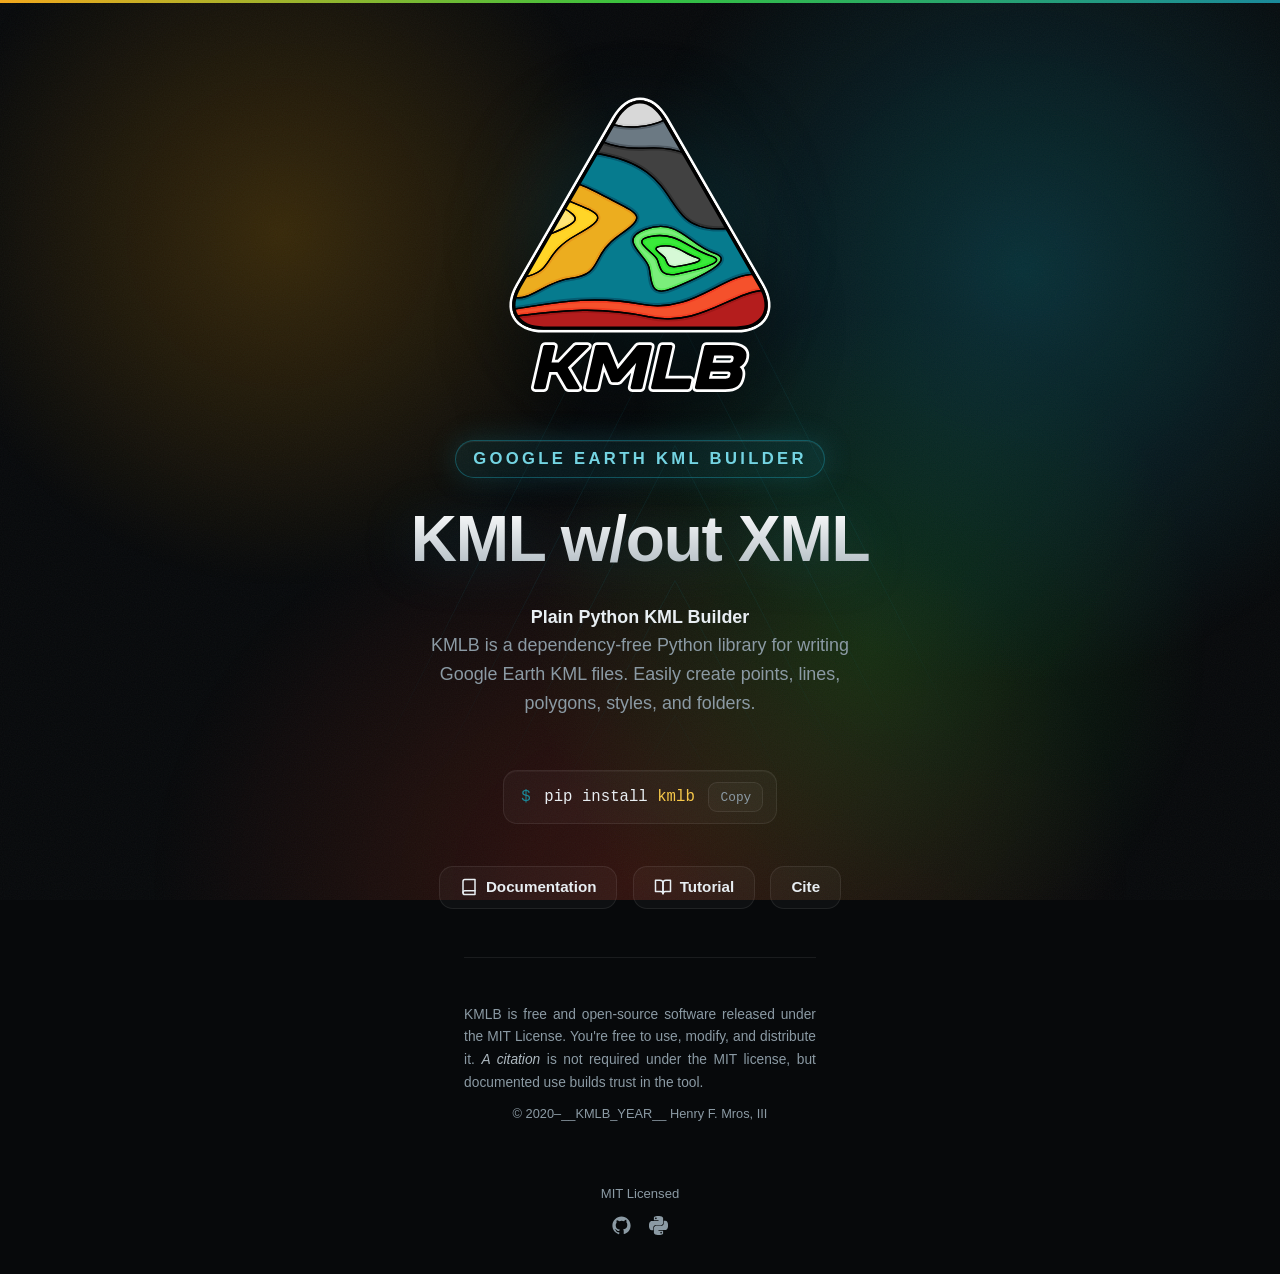
==== kmlb-docs/index.html @ ec20ba29 "Relaunch: full rewrite (v 0.1.0)" ====
<!DOCTYPE html>
<html lang="en">
<head>
<meta charset="UTF-8" />
<meta name="viewport" content="width=device-width, initial-scale=1.0" />
<title>KMLB &middot; Python KML builder for Google Earth</title>
<meta name="description" content="Build Google Earth KML files in plain Python. KMLB is a dependency-free library for points, lines, polygons, styles, folders." />
<link rel="icon" type="image/svg+xml" href="docs/stylesheets/kmlb-mark.svg" />

<!-- SEO: canonical, crawl, authorship -->
<link rel="canonical" href="https://kmlb.dev/" />
<meta name="author" content="Henry F. Mros, III" />
<meta name="robots" content="index, follow, max-image-preview:large" />
<meta name="theme-color" content="#0d1216" />

<!-- Open Graph (link previews) -->
<meta property="og:type" content="website" />
<meta property="og:site_name" content="KMLB" />
<meta property="og:title" content="KMLB · Plain Python KML builder for Google Earth" />
<meta property="og:description" content="Build Google Earth KML files in plain Python. A dependency-free library for points, lines, polygons, styles, and folders." />
<meta property="og:url" content="https://kmlb.dev/" />
<meta property="og:image" content="https://kmlb.dev/docs/assets/img/social-card.jpg" />
<meta property="og:image:width" content="1200" />
<meta property="og:image:height" content="630" />
<meta property="og:image:alt" content="KMLB logo over 3D building footprints in Google Earth." />

<!-- Twitter / X card -->
<meta name="twitter:card" content="summary_large_image" />
<meta name="twitter:title" content="KMLB · Plain Python KML builder for Google Earth" />
<meta name="twitter:description" content="Build Google Earth KML files in plain Python, with no XML." />
<meta name="twitter:image" content="https://kmlb.dev/docs/assets/img/social-card.jpg" />

<!-- Structured data: search engines read this as software -->
<script type="application/ld+json">
{
  "@context": "https://schema.org",
  "@type": "SoftwareApplication",
  "name": "KMLB",
  "alternateName": "Python KML builder",
  "description": "Build Google Earth KML files in plain Python. A dependency-free library for points, lines, polygons, styles, folders, and 3D.",
  "applicationCategory": "DeveloperApplication",
  "operatingSystem": "Cross-platform (Python 3.9+)",
  "programmingLanguage": "Python",
  "softwareVersion": "__KMLB_VERSION__",
  "url": "https://kmlb.dev/",
  "downloadUrl": "https://pypi.org/project/kmlb/",
  "codeRepository": "https://github.com/HFM3/kmlb",
  "license": "https://opensource.org/licenses/MIT",
  "author": { "@type": "Person", "name": "Henry F. Mros, III" },
  "offers": { "@type": "Offer", "price": "0", "priceCurrency": "USD" }
}
</script>
<style>
  :root {
    /* Palette pulled straight from the KMLB topographic mark */
    --teal:        #1b8a9b;
    --teal-deep:   #0f5f6b;
    --amber:       #f2a81d;
    --amber-light: #f6c84a;
    --green:       #36c23f;
    --green-light: #b9f0a3;
    --red:         #e8472a;
    --snow:        #dfe4e8;

    --ink:    #07090b;
    --ink-2:  #0d1216;
    --ink-3:  #131a20;
    --line:   rgba(255,255,255,0.08);
    --text:   #e8eef2;
    --muted:  #8b9aa4;

    --radius: 14px;
    --maxw:   720px;
  }

  * { box-sizing: border-box; }

  html, body { height: 100%; }

  body {
    margin: 0;
    background: var(--ink);
    color: var(--text);
    font-family: "IBM Plex Sans", -apple-system, BlinkMacSystemFont, "Segoe UI", Roboto, Helvetica, Arial, sans-serif;
    -webkit-font-smoothing: antialiased;
    text-rendering: optimizeLegibility;
    overflow-x: hidden;
    position: relative;
    min-height: 100vh;
    min-height: 100dvh;
    display: flex;
    flex-direction: column;
  }

  /* ---- Layered background -------------------------------------------- */

  /* Soft colored glows echoing the logo's regions */
  .glows {
    position: fixed;
    top: 0;
    left: 0;
    right: 0;
    height: 100vh;
    height: 100lvh;
    z-index: 0;
    pointer-events: none;
    background:
      radial-gradient(46vmax 46vmax at 22% 26%, rgba(242,168,29,0.20), transparent 60%),
      radial-gradient(52vmax 52vmax at 80% 30%, rgba(27,138,155,0.30), transparent 62%),
      radial-gradient(44vmax 44vmax at 68% 72%, rgba(54,194,63,0.18),  transparent 60%),
      radial-gradient(60vmax 50vmax at 50% 98%, rgba(232,71,42,0.18),  transparent 64%);
    filter: saturate(115%);
    animation: drift 24s ease-in-out infinite alternate;
  }

  @keyframes drift {
    from { transform: translate3d(-1.5%, -1%, 0) scale(1.02); }
    to   { transform: translate3d( 1.5%,  1%, 0) scale(1.06); }
  }

  /* Concentric topographic contour lines */
  .contours {
    position: fixed;
    top: 0;
    left: 0;
    right: 0;
    height: 100vh;
    height: 100lvh;
    z-index: 0;
    pointer-events: none;
    display: grid;
    place-items: center;
    opacity: 0.5;
    -webkit-mask-image: radial-gradient(60% 60% at 50% 45%, #000 35%, transparent 78%);
            mask-image: radial-gradient(60% 60% at 50% 45%, #000 35%, transparent 78%);
  }
  .contours svg { width: min(150vh, 150vw); height: min(150vh, 150vw); }
  .contours polygon {
    fill: none;
    stroke: var(--teal);
    stroke-width: 1;
    stroke-linejoin: round;
    vector-effect: non-scaling-stroke;
    opacity: 0.22;
  }
  .contours .ring { animation: breathe 18s ease-in-out infinite; transform-origin: 50% 52%; }

  @keyframes breathe {
    0%, 100% { transform: scale(1);    opacity: 0.55; }
    50%      { transform: scale(1.035); opacity: 0.9; }
  }

  /* Fine grain to kill banding */
  .grain {
    position: fixed; top: 0; left: 0; right: 0; height: 100vh; height: 100lvh; z-index: 1; pointer-events: none; opacity: 0.045;
    background-image: url("data:image/svg+xml,%3Csvg xmlns='http://www.w3.org/2000/svg' width='160' height='160'%3E%3Cfilter id='n'%3E%3CfeTurbulence type='fractalNoise' baseFrequency='0.85' numOctaves='2'/%3E%3C/filter%3E%3Crect width='100%25' height='100%25' filter='url(%23n)'/%3E%3C/svg%3E");
  }

  /* Top accent bar in the four logo hues */
  .topbar {
    position: fixed; top: 0; left: 0; right: 0; height: 3px; z-index: 5;
    /* Ends on the start hue (amber) so the repeated tile loops with no seam. */
    background: linear-gradient(90deg,
      var(--amber) 0%, var(--green) 25%, var(--teal) 50%, var(--red) 75%, var(--amber) 100%);
    background-size: 200% 100%;
    animation: slide 14s linear infinite;
  }
  @keyframes slide { to { background-position: 200% 0; } }

  /* ---- Content ------------------------------------------------------- */

  main {
    position: relative;
    z-index: 2;
    flex: 1;
    width: 100%;
    max-width: var(--maxw);
    margin: 0 auto;
    padding: clamp(3.2rem, 10vh, 7rem) 1.5rem 1.5rem;
    display: flex;
    flex-direction: column;
    align-items: center;
    text-align: center;
  }

  .logo-wrap {
    position: relative;
    display: inline-block;
    line-height: 0;
  }
  /* The glow lives on a static layer behind the logo, so the moving image
     never re-rasterizes an expensive blurred drop-shadow each frame. */
  .logo-wrap::after {
    content: "";
    position: absolute;
    inset: -8%;
    z-index: -1;
    border-radius: 32%;
    background: radial-gradient(closest-side, rgba(27,138,155,0.62), rgba(27,138,155,0) 72%);
    filter: blur(48px);
  }
  .logo {
    width: clamp(190px, 40vw, 280px);
    height: auto;
    display: block;
    opacity: 0;
    filter: drop-shadow(0 20px 34px rgba(0,0,0,0.55));
    /* Promote to its own compositing layer so the float is a cheap layer
       transform (no per-frame filter/raster work) -> smooth motion. */
    will-change: transform;
    backface-visibility: hidden;
    transform: translateZ(0);
    /* fade drives opacity (held via forwards); float drives transform. */
    animation: fade 1s ease 0.15s forwards;
  }
  @keyframes float {
    0%, 100% { transform: translate3d(0, 0, 0); }
    50%      { transform: translate3d(0, -9px, 0); }
  }

  .eyebrow {
    display: inline-block;
    margin: 2.8rem 0 0;
    padding: 0.5rem 1.05rem;
    font-size: clamp(0.84rem, 2.2vw, 1.04rem);
    letter-spacing: 0.2em;
    text-transform: uppercase;
    font-weight: 700;
    color: #74d4e2;
    border: 1px solid rgba(27,138,155,0.5);
    border-radius: 999px;
    background: rgba(27,138,155,0.13);
    box-shadow: 0 0 28px rgba(27,138,155,0.28), inset 0 1px 0 rgba(255,255,255,0.07);
    opacity: 0; animation: fade 0.8s ease 0.5s forwards;
  }

  h1 {
    margin: 1.7rem 0 0;
    max-width: 100%;
    overflow-wrap: break-word;
    font-size: clamp(2.4rem, 8vw, 4rem);
    font-weight: 800;
    line-height: 1.04;
    letter-spacing: -0.02em;
    background: linear-gradient(180deg, #ffffff 0%, #aeb9c0 100%);
    -webkit-background-clip: text; background-clip: text;
    -webkit-text-fill-color: transparent;
    filter: drop-shadow(0 4px 26px rgba(27,138,155,0.22));
    opacity: 0; animation: fade 0.8s ease 0.6s forwards;
  }

  .lede {
    margin: 1.9rem auto 0;
    max-width: 46ch;
    color: var(--muted);
    font-size: clamp(1rem, 2.4vw, 1.12rem);
    line-height: 1.6;
    opacity: 0; animation: fade 0.8s ease 0.75s forwards;
  }
  .lede b { color: var(--text); font-weight: 600; }

  @keyframes fade { to { opacity: 1; } }

  /* Install chip */
  .install {
    margin-top: 3.3rem;
    display: inline-flex;
    align-items: center;
    gap: 0.85rem;
    padding: 0.7rem 0.8rem 0.7rem 1.1rem;
    background: rgba(255,255,255,0.03);
    border: 1px solid var(--line);
    border-radius: var(--radius);
    box-shadow: inset 0 1px 0 rgba(255,255,255,0.04);
    font-family: "IBM Plex Mono", ui-monospace, SFMono-Regular, Menlo, Consolas, monospace;
    font-size: 0.98rem;
    opacity: 0; animation: fade 0.8s ease 0.9s forwards;
  }
  .install .prompt { color: var(--teal); user-select: none; }
  .install code { color: var(--text); }
  .install .pkg { color: var(--amber-light); }
  .copy {
    border: 1px solid var(--line);
    background: rgba(255,255,255,0.03);
    color: var(--muted);
    border-radius: 9px;
    padding: 0.4rem 0.7rem;
    font: inherit;
    font-size: 0.8rem;
    cursor: pointer;
    transition: all 0.15s ease;
  }
  .copy:hover { color: var(--text); border-color: var(--teal); background: rgba(27,138,155,0.12); }
  .copy.done { color: var(--green-light); border-color: var(--green); background: rgba(54,194,63,0.12); }

  /* Action buttons */
  .actions {
    margin-top: 2.6rem;
    display: flex;
    flex-wrap: wrap;
    gap: 0.95rem;
    justify-content: center;
    opacity: 0; animation: fade 0.8s ease 1.05s forwards;
  }
  .btn {
    display: inline-flex;
    align-items: center;
    gap: 0.5rem;
    padding: 0.72rem 1.25rem;
    border-radius: var(--radius);
    text-decoration: none;
    font-family: inherit;
    font-weight: 600;
    font-size: 0.95rem;
    line-height: 1.2;
    cursor: pointer;
    border: 1px solid var(--line);
    color: var(--text);
    background: rgba(255,255,255,0.03);
    transition: transform 0.15s ease, box-shadow 0.2s ease, border-color 0.2s ease, background 0.2s ease;
  }
  .btn svg { width: 18px; height: 18px; }
  #cite-open svg { width: 15px; height: 15px; }
  .btn:hover { transform: translateY(-2px); }
  .btn--ghost:hover { border-color: var(--amber); background: rgba(242,168,29,0.1); box-shadow: 0 10px 26px rgba(0,0,0,0.4); }

  footer {
    position: relative;
    z-index: 2;
    text-align: center;
    padding: 1.5rem 1.5rem 2.4rem;
    color: var(--muted);
    font-size: 0.82rem;
    opacity: 0; animation: fade 0.8s ease 1.2s forwards;
  }
  footer .dot { margin: 0 0.5rem; opacity: 0.4; }
  footer a { color: var(--muted); text-decoration: none; border-bottom: 1px solid transparent; transition: all 0.15s ease; }
  footer a:hover { color: var(--text); border-color: var(--teal); }
  .footer-social { display: flex; justify-content: center; gap: 1.1rem; margin-top: 0.95rem; }
  .footer-social a { display: inline-flex; color: var(--muted); border-bottom: none; transition: color 0.15s ease; }
  .footer-social a:hover { color: var(--text); border-bottom: none; }
  .footer-social svg { width: 19px; height: 19px; display: block; }

  @media (prefers-reduced-motion: reduce) {
    .glows, .topbar, .logo, .ring { animation: none !important; }
    .logo, .eyebrow, h1, .lede, .install, .actions, footer { opacity: 1 !important; transform: none !important; }
  }

  @media (max-width: 560px) {
    main { padding: 1.5rem 1.25rem 1rem; justify-content: center; }
    .logo { width: 162px; }
    .eyebrow { margin-top: 1.3rem; font-size: 0.7rem; letter-spacing: 0.1em; padding: 0.4rem 0.8rem; }
    h1 { margin-top: 0.7rem; font-size: clamp(1.7rem, 8vw, 2.2rem); width: 100%; }
    .lede { margin-top: 0.95rem; font-size: 0.94rem; line-height: 1.55; width: 100%; max-width: 100%; }
    .install {
      margin-top: 1.5rem; padding: 0.55rem 0.6rem 0.55rem 0.95rem;
      font-size: 0.92rem; gap: 0.6rem; max-width: 100%;
      justify-content: center; flex-wrap: wrap;
    }
    .actions { margin-top: 1.2rem; width: 100%; flex-direction: column; align-items: stretch; gap: 0.6rem; }
    .btn { width: 100%; justify-content: center; padding: 0.62rem 1rem; font-size: 0.92rem; }
    .btn svg { width: 16px; height: 16px; }
    footer { padding: 1.2rem 1.25rem; }
  }

  /* ---- License / copyright section ----------------------------------- */
  .license {
    margin-top: 3rem;
    padding-top: 2rem;
    width: 100%;
    max-width: 46ch;
    border-top: 1px solid var(--line);
    color: var(--muted);
    font-size: 0.86rem;
    line-height: 1.65;
    /* Justify for clean straight edges; pretty avoids a lone dangling word on
       the last line, and hyphenation keeps the gaps tight. */
    text-align: justify;
    text-wrap: pretty;
    hyphens: auto;
    opacity: 0; animation: fade 0.8s ease 1.15s forwards;
  }
  .license b { color: var(--text); font-weight: 600; }
  .license em { font-style: italic; color: #aeb9c0; }
  .license a { color: var(--muted); text-decoration: none; border-bottom: 1px solid transparent; transition: all 0.15s ease; }
  .license a:hover { color: var(--text); border-color: var(--teal); }
  .license .copyright { display: block; margin-top: 0.55rem; font-size: 0.8rem; color: var(--muted); text-align: center; }

  /* ---- Cite modal ---------------------------------------------------- */
  .modal-overlay {
    display: none;
    position: fixed;
    inset: 0;
    z-index: 200;
    background: rgba(7,9,11,0.75);
    -webkit-backdrop-filter: blur(4px);
            backdrop-filter: blur(4px);
    align-items: center;
    justify-content: center;
    padding: 1.5rem;
  }
  .modal-overlay.open { display: flex; }

  .modal {
    width: 100%;
    max-width: 540px;
    background: var(--ink-2);
    border: 1px solid var(--line);
    border-top: 3px solid var(--teal);
    border-radius: var(--radius);
    box-shadow: 0 24px 60px rgba(0,0,0,0.6);
    animation: modal-in 0.18s ease;
  }
  @keyframes modal-in {
    from { opacity: 0; transform: translateY(10px); }
    to   { opacity: 1; transform: translateY(0); }
  }

  .modal-header {
    display: flex;
    align-items: center;
    justify-content: space-between;
    gap: 1rem;
    padding: 1.1rem 1.4rem 0.9rem;
    border-bottom: 1px solid var(--line);
  }
  .modal-title {
    font-family: "IBM Plex Mono", ui-monospace, SFMono-Regular, Menlo, Consolas, monospace;
    font-size: 0.7rem; font-weight: 700;
    letter-spacing: 0.16em; text-transform: uppercase;
    color: var(--muted);
  }
  .modal-close {
    flex-shrink: 0;
    width: 28px; height: 28px;
    display: inline-flex; align-items: center; justify-content: center;
    background: rgba(255,255,255,0.03);
    border: 1px solid var(--line);
    border-radius: 8px;
    color: var(--muted);
    font-size: 0.9rem;
    cursor: pointer;
    transition: all 0.15s ease;
  }
  .modal-close:hover { color: var(--text); border-color: var(--teal); background: rgba(27,138,155,0.12); }

  .modal-body { padding: 1.3rem 1.4rem 1.5rem; display: flex; flex-direction: column; gap: 1rem; }

  .cite-tabs { display: flex; }
  .cite-tab {
    padding: 0.34em 0.9em;
    font-family: "IBM Plex Mono", ui-monospace, SFMono-Regular, Menlo, Consolas, monospace;
    font-size: 0.7rem; font-weight: 600;
    letter-spacing: 0.08em; text-transform: uppercase;
    border: 1px solid var(--line);
    border-right: none;
    background: rgba(255,255,255,0.02);
    color: var(--muted);
    cursor: pointer;
    transition: color 0.15s ease, background 0.15s ease, border-color 0.15s ease;
  }
  .cite-tab:first-child { border-radius: 8px 0 0 8px; }
  .cite-tab:last-child  { border-right: 1px solid var(--line); border-radius: 0 8px 8px 0; }
  .cite-tab.active {
    position: relative; z-index: 1;
    color: #74d4e2; background: rgba(27,138,155,0.14);
    border-color: rgba(27,138,155,0.5);
    /* Restore a right border so the active tab glows on all four edges; the
       negative margin laps it over the neighbor so nothing shifts. */
    border-right: 1px solid rgba(27,138,155,0.5);
    margin-right: -1px;
  }

  .cite-pane { display: none; position: relative; }
  .cite-pane.active { display: block; }

  .cite-text {
    position: relative;
    margin: 0;
    font-family: "IBM Plex Mono", ui-monospace, SFMono-Regular, Menlo, Consolas, monospace;
    font-size: 0.78rem; line-height: 1.8;
    color: var(--muted);
    word-break: break-word;
    text-wrap: pretty;
    background: rgba(255,255,255,0.03);
    border: 1px solid var(--line);
    border-radius: 10px;
    padding: 1rem 3rem 1rem 1.1rem;
    text-align: left;
  }
  .cite-text .ca { color: var(--text); font-weight: 600; }
  .cite-text .ct { font-style: italic; color: var(--text); }
  .cite-text .cu { color: var(--amber-light); }

  .cite-copy {
    position: absolute;
    top: 0.6rem; right: 0.6rem;
    width: 28px; height: 28px;
    display: inline-flex; align-items: center; justify-content: center;
    background: rgba(255,255,255,0.03);
    border: 1px solid var(--line);
    border-radius: 8px;
    color: var(--muted);
    cursor: pointer;
    transition: all 0.15s ease;
  }
  .cite-copy:hover { color: var(--text); border-color: var(--teal); background: rgba(27,138,155,0.12); }
  .cite-copy.done  { color: var(--green-light); border-color: var(--green); background: rgba(54,194,63,0.12); }
  .cite-copy svg { width: 14px; height: 14px; }
  .cite-copy .check-icon { display: none; }
  .cite-copy.done .copy-icon { display: none; }
  .cite-copy.done .check-icon { display: block; }

  .cite-hint {
    font-size: 0.74rem;
    line-height: 1.6;
    color: var(--muted);
    opacity: 0.85;
  }
  .cite-hint code {
    font-family: "IBM Plex Mono", ui-monospace, SFMono-Regular, Menlo, Consolas, monospace;
    font-size: 0.88em;
    background: rgba(255,255,255,0.06);
    padding: 0.1em 0.35em;
    border-radius: 4px;
    color: var(--text);
  }

  @media (prefers-reduced-motion: reduce) {
    .license { opacity: 1 !important; }
    .modal { animation: none !important; }
  }
</style>
</head>
<body>
  <div class="topbar"></div>
  <div class="glows"></div>
  <div class="contours" aria-hidden="true">
    <svg viewBox="0 0 400 400" preserveAspectRatio="xMidYMid meet">
      <g class="ring">
        <!-- Concentric rounded triangles echoing the topographic mark -->
        <polygon points="200,52 348,344 52,344" />
        <polygon points="200,92 322,330 78,330" />
        <polygon points="200,132 296,316 104,316" />
        <polygon points="200,172 270,302 130,302" />
        <polygon points="200,212 244,288 156,288" />
        <polygon points="200,248 224,278 176,278" />
      </g>
    </svg>
  </div>
  <div class="grain" aria-hidden="true"></div>

  <main>
    <div class="logo-wrap"><img class="logo" src="docs/stylesheets/kmlb-logo.svg" alt="KMLB, a plain-Python Google Earth KML builder" width="411" height="441" /></div>

    <p class="eyebrow">Google&nbsp;Earth&nbsp;KML&nbsp;Builder</p>
    <h1>KML w/out XML</h1>
    <p class="lede">
      <b>Plain Python KML Builder</b>
      <br>
      KMLB is a dependency-free Python library for writing Google&nbsp;Earth
      KML files. Easily create points, lines, polygons, styles, and folders.
    </p>

    <div class="install">
      <span class="prompt">$</span>
      <code>pip install <span class="pkg">kmlb</span></code>
      <button class="copy" id="copy" type="button" aria-label="Copy install command">Copy</button>
    </div>

    <div class="actions">
      <a class="btn btn--ghost" href="docs/">
        <svg viewBox="0 0 24 24" fill="none" stroke="currentColor" stroke-width="2" stroke-linecap="round" stroke-linejoin="round"><path d="M4 19.5A2.5 2.5 0 0 1 6.5 17H20"/><path d="M6.5 2H20v20H6.5A2.5 2.5 0 0 1 4 19.5v-15A2.5 2.5 0 0 1 6.5 2z"/></svg>
        Documentation
      </a>
      <a class="btn btn--ghost" href="docs/tutorial/">
        <svg viewBox="0 0 24 24" fill="none" stroke="currentColor" stroke-width="2" stroke-linecap="round" stroke-linejoin="round"><path d="M2 3h6a4 4 0 0 1 4 4v14a3 3 0 0 0-3-3H2z"/><path d="M22 3h-6a4 4 0 0 0-4 4v14a3 3 0 0 1 3-3h7z"/></svg>
        Tutorial
      </a>
      <button class="btn btn--ghost" type="button" id="cite-open">
        Cite
      </button>
    </div>

    <section class="license">
      <p>KMLB is free and open-source software released under the
      <a href="https://github.com/HFM3/kmlb" target="_blank" rel="noopener">MIT&nbsp;License</a>.
      You're free to use, modify, and distribute it. <em>A citation</em> is not required under the MIT license, but documented use builds trust in&nbsp;the&nbsp;tool.
      <span class="copyright">&copy;&nbsp;2020&ndash;__KMLB_YEAR__ Henry&nbsp;F.&nbsp;Mros,&nbsp;III</span></p>
    </section>
  </main>

  <!-- Cite modal -->
  <div class="modal-overlay" id="cite-modal">
    <div class="modal" role="dialog" aria-modal="true" aria-labelledby="cite-modal-title">
      <div class="modal-header">
        <span class="modal-title" id="cite-modal-title">Cite KMLB in research</span>
        <button class="modal-close" type="button" id="cite-close" aria-label="Close">&#10005;</button>
      </div>
      <div class="modal-body">
        <div class="cite-tabs">
          <button class="cite-tab active" type="button" data-cite="apa">APA</button>
          <button class="cite-tab" type="button" data-cite="chicago">Chicago</button>
          <button class="cite-tab" type="button" data-cite="bib">BibTeX</button>
        </div>

        <div class="cite-pane active" id="cite-apa">
          <p class="cite-text"><span class="ca">Mros, H. F., III.</span> (<span class="ca">__KMLB_YEAR__</span>). <span class="ct">KMLB: KML builder</span> [Computer software]. Version __KMLB_VERSION__. <span class="cu">https://pypi.org/project/kmlb/</span></p>
          <button class="cite-copy" type="button" aria-label="Copy citation" title="Copy citation" data-copy="cite-apa">
            <svg class="copy-icon" viewBox="0 0 20 20" fill="none"><rect x="7" y="7" width="10" height="10" rx="1.5" stroke="currentColor" stroke-width="1.4"/><path d="M4.5 13V4.5C4.5 3.67157 5.17157 3 6 3H13" stroke="currentColor" stroke-width="1.4" stroke-linecap="round"/></svg>
            <svg class="check-icon" viewBox="0 0 20 20" fill="none"><path d="M4 10.5L8 14.5L16 6" stroke="currentColor" stroke-width="1.6" stroke-linecap="round" stroke-linejoin="round"/></svg>
          </button>
        </div>

        <div class="cite-pane" id="cite-chicago">
          <p class="cite-text"><span class="ca">Mros, Henry F., III.</span> __KMLB_YEAR__. <span class="ct">KMLB: KML Builder</span>. Version __KMLB_VERSION__. Computer software. <span class="cu">https://pypi.org/project/kmlb/</span></p>
          <button class="cite-copy" type="button" aria-label="Copy citation" title="Copy citation" data-copy="cite-chicago">
            <svg class="copy-icon" viewBox="0 0 20 20" fill="none"><rect x="7" y="7" width="10" height="10" rx="1.5" stroke="currentColor" stroke-width="1.4"/><path d="M4.5 13V4.5C4.5 3.67157 5.17157 3 6 3H13" stroke="currentColor" stroke-width="1.4" stroke-linecap="round"/></svg>
            <svg class="check-icon" viewBox="0 0 20 20" fill="none"><path d="M4 10.5L8 14.5L16 6" stroke="currentColor" stroke-width="1.6" stroke-linecap="round" stroke-linejoin="round"/></svg>
          </button>
        </div>

        <div class="cite-pane" id="cite-bib">
          <p class="cite-text">@software{KMLB,<br>&nbsp;&nbsp;author&nbsp; = {<span class="ca">Mros, III, Henry F.</span>},<br>&nbsp;&nbsp;title&nbsp;&nbsp; = {KMLB: KML Builder},<br>&nbsp;&nbsp;year&nbsp;&nbsp;&nbsp; = {__KMLB_YEAR__},<br>&nbsp;&nbsp;version = {__KMLB_VERSION__},<br>&nbsp;&nbsp;url&nbsp;&nbsp;&nbsp;&nbsp; = {<span class="cu">https://pypi.org/project/kmlb/</span>}<br>}</p>
          <button class="cite-copy" type="button" aria-label="Copy citation" title="Copy citation" data-copy="cite-bib">
            <svg class="copy-icon" viewBox="0 0 20 20" fill="none"><rect x="7" y="7" width="10" height="10" rx="1.5" stroke="currentColor" stroke-width="1.4"/><path d="M4.5 13V4.5C4.5 3.67157 5.17157 3 6 3H13" stroke="currentColor" stroke-width="1.4" stroke-linecap="round"/></svg>
            <svg class="check-icon" viewBox="0 0 20 20" fill="none"><path d="M4 10.5L8 14.5L16 6" stroke="currentColor" stroke-width="1.6" stroke-linecap="round" stroke-linejoin="round"/></svg>
          </button>
        </div>

        <p class="cite-hint">Citation is for version __KMLB_VERSION__ (__KMLB_YEAR__). Run <code>pip show kmlb</code> to confirm the version you used.</p>
      </div>
    </div>
  </div>

  <footer>
    <div class="footer-meta">
      <span>MIT&nbsp;Licensed</span>
    </div>
    <div class="footer-social">
      <a href="https://github.com/HFM3/kmlb" aria-label="GitHub" title="GitHub" target="_blank" rel="noopener">
        <svg viewBox="0 0 24 24" fill="currentColor" aria-hidden="true"><path d="M12 .5C5.7.5.5 5.7.5 12c0 5.1 3.3 9.4 7.9 10.9.6.1.8-.2.8-.5v-2c-3.2.7-3.9-1.4-3.9-1.4-.5-1.3-1.3-1.7-1.3-1.7-1.1-.7.1-.7.1-.7 1.2.1 1.8 1.2 1.8 1.2 1 1.8 2.7 1.3 3.4 1 .1-.8.4-1.3.7-1.6-2.6-.3-5.3-1.3-5.3-5.7 0-1.3.5-2.3 1.2-3.1-.1-.3-.5-1.5.1-3.1 0 0 1-.3 3.3 1.2a11.5 11.5 0 0 1 6 0C17 4.6 18 4.9 18 4.9c.6 1.6.2 2.8.1 3.1.8.8 1.2 1.8 1.2 3.1 0 4.4-2.7 5.4-5.3 5.7.4.4.8 1.1.8 2.2v3.3c0 .3.2.6.8.5 4.6-1.5 7.9-5.8 7.9-10.9C23.5 5.7 18.3.5 12 .5z"/></svg>
      </a>
      <a href="https://pypi.org/project/kmlb/" aria-label="PyPI" title="PyPI" target="_blank" rel="noopener">
        <svg viewBox="0 0 24 24" fill="currentColor" aria-hidden="true"><path d="M14.25.18l.9.2.73.26.59.3.45.32.34.34.25.34.16.33.1.3.04.26.02.2-.01.13V8.5l-.05.63-.13.55-.21.46-.26.38-.3.31-.33.25-.35.19-.35.14-.33.1-.3.07-.26.04-.21.02H8.77l-.69.05-.59.14-.5.22-.41.27-.33.32-.27.35-.2.36-.15.37-.1.35-.07.32-.04.27-.02.21v3.06H3.17l-.21-.03-.28-.07-.32-.12-.35-.18-.36-.26-.36-.36-.35-.46-.32-.59-.28-.73-.21-.88-.14-1.05-.05-1.23.06-1.22.16-1.04.24-.87.32-.71.36-.57.4-.44.42-.33.42-.24.4-.16.36-.1.32-.05.24-.01h.16l.06.01h8.16v-.83H6.18l-.01-2.75-.02-.37.05-.34.11-.31.17-.28.25-.26.31-.23.38-.2.44-.18.51-.15.58-.12.64-.1.71-.06.77-.04.84-.02 1.27.05zm-6.3 1.98l-.23.33-.08.41.08.41.23.34.33.22.41.09.41-.09.33-.22.23-.34.08-.41-.08-.41-.23-.33-.33-.22-.41-.09-.41.09zm13.09 3.95l.28.06.32.12.35.18.36.27.36.35.35.47.32.59.28.73.21.88.14 1.04.05 1.23-.06 1.23-.16 1.04-.24.86-.32.71-.36.57-.4.45-.42.33-.42.24-.4.16-.36.09-.32.05-.24.02-.16-.01h-8.22v.82h5.84l.01 2.76.02.36-.05.34-.11.31-.17.29-.25.25-.31.24-.38.2-.44.17-.51.15-.58.13-.64.09-.71.07-.77.04-.84.01-1.27-.04-1.07-.14-.9-.2-.73-.25-.59-.3-.45-.33-.34-.34-.25-.34-.16-.33-.1-.3-.04-.25-.02-.2.01-.13v-5.34l.05-.64.13-.54.21-.46.26-.38.3-.32.33-.24.35-.2.35-.14.33-.1.3-.06.26-.04.21-.02.13-.01h5.84l.69-.05.59-.14.5-.21.41-.28.33-.32.27-.35.2-.36.15-.36.1-.35.07-.32.04-.28.02-.21V6.07h2.09l.14.01zm-6.47 14.25l-.23.33-.08.41.08.41.23.33.33.23.41.08.41-.08.33-.23.23-.33.08-.41-.08-.41-.23-.33-.33-.23-.41-.08-.41.08z"/></svg>
      </a>
    </div>
  </footer>

  <script>
    (function () {
      var btn = document.getElementById('copy');
      if (!btn) return;
      btn.addEventListener('click', function () {
        var cmd = 'pip install kmlb';
        var done = function () {
          btn.textContent = 'Copied';
          btn.classList.add('done');
          setTimeout(function () { btn.textContent = 'Copy'; btn.classList.remove('done'); }, 1600);
        };
        if (navigator.clipboard && navigator.clipboard.writeText) {
          navigator.clipboard.writeText(cmd).then(done).catch(done);
        } else {
          var t = document.createElement('textarea');
          t.value = cmd; document.body.appendChild(t); t.select();
          try { document.execCommand('copy'); } catch (e) {}
          document.body.removeChild(t); done();
        }
      });
    })();

    /* ---- Cite modal --------------------------------------------------- */
    (function () {
      var modal = document.getElementById('cite-modal');
      if (!modal) return;

      function copyText(text, cb) {
        if (navigator.clipboard && navigator.clipboard.writeText) {
          navigator.clipboard.writeText(text).then(cb).catch(cb);
        } else {
          var t = document.createElement('textarea');
          t.value = text; document.body.appendChild(t); t.select();
          try { document.execCommand('copy'); } catch (e) {}
          document.body.removeChild(t); cb();
        }
      }

      function open() { modal.classList.add('open'); document.body.style.overflow = 'hidden'; }
      function close() { modal.classList.remove('open'); document.body.style.overflow = ''; }

      var openBtn = document.getElementById('cite-open');
      var openLink = document.getElementById('cite-link');
      var closeBtn = document.getElementById('cite-close');
      if (openBtn) openBtn.addEventListener('click', open);
      if (openLink) openLink.addEventListener('click', function (e) { e.preventDefault(); open(); });
      if (closeBtn) closeBtn.addEventListener('click', close);

      modal.addEventListener('click', function (e) { if (e.target === modal) close(); });
      document.addEventListener('keydown', function (e) {
        if (e.key === 'Escape' && modal.classList.contains('open')) close();
      });

      /* Tabs */
      var tabs = modal.querySelectorAll('.cite-tab');
      tabs.forEach(function (tab) {
        tab.addEventListener('click', function () {
          tabs.forEach(function (t) { t.classList.remove('active'); });
          modal.querySelectorAll('.cite-pane').forEach(function (p) { p.classList.remove('active'); });
          tab.classList.add('active');
          var pane = document.getElementById('cite-' + tab.getAttribute('data-cite'));
          if (pane) pane.classList.add('active');
        });
      });

      /* Copy buttons */
      modal.querySelectorAll('.cite-copy').forEach(function (btn) {
        btn.addEventListener('click', function () {
          var pane = document.getElementById(btn.getAttribute('data-copy'));
          if (!pane) return;
          var textEl = pane.querySelector('.cite-text');
          var text = (textEl.innerText || textEl.textContent).trim();
          copyText(text, function () {
            btn.classList.add('done');
            setTimeout(function () { btn.classList.remove('done'); }, 1800);
          });
        });
      });
    })();
  </script>
</body>
</html>
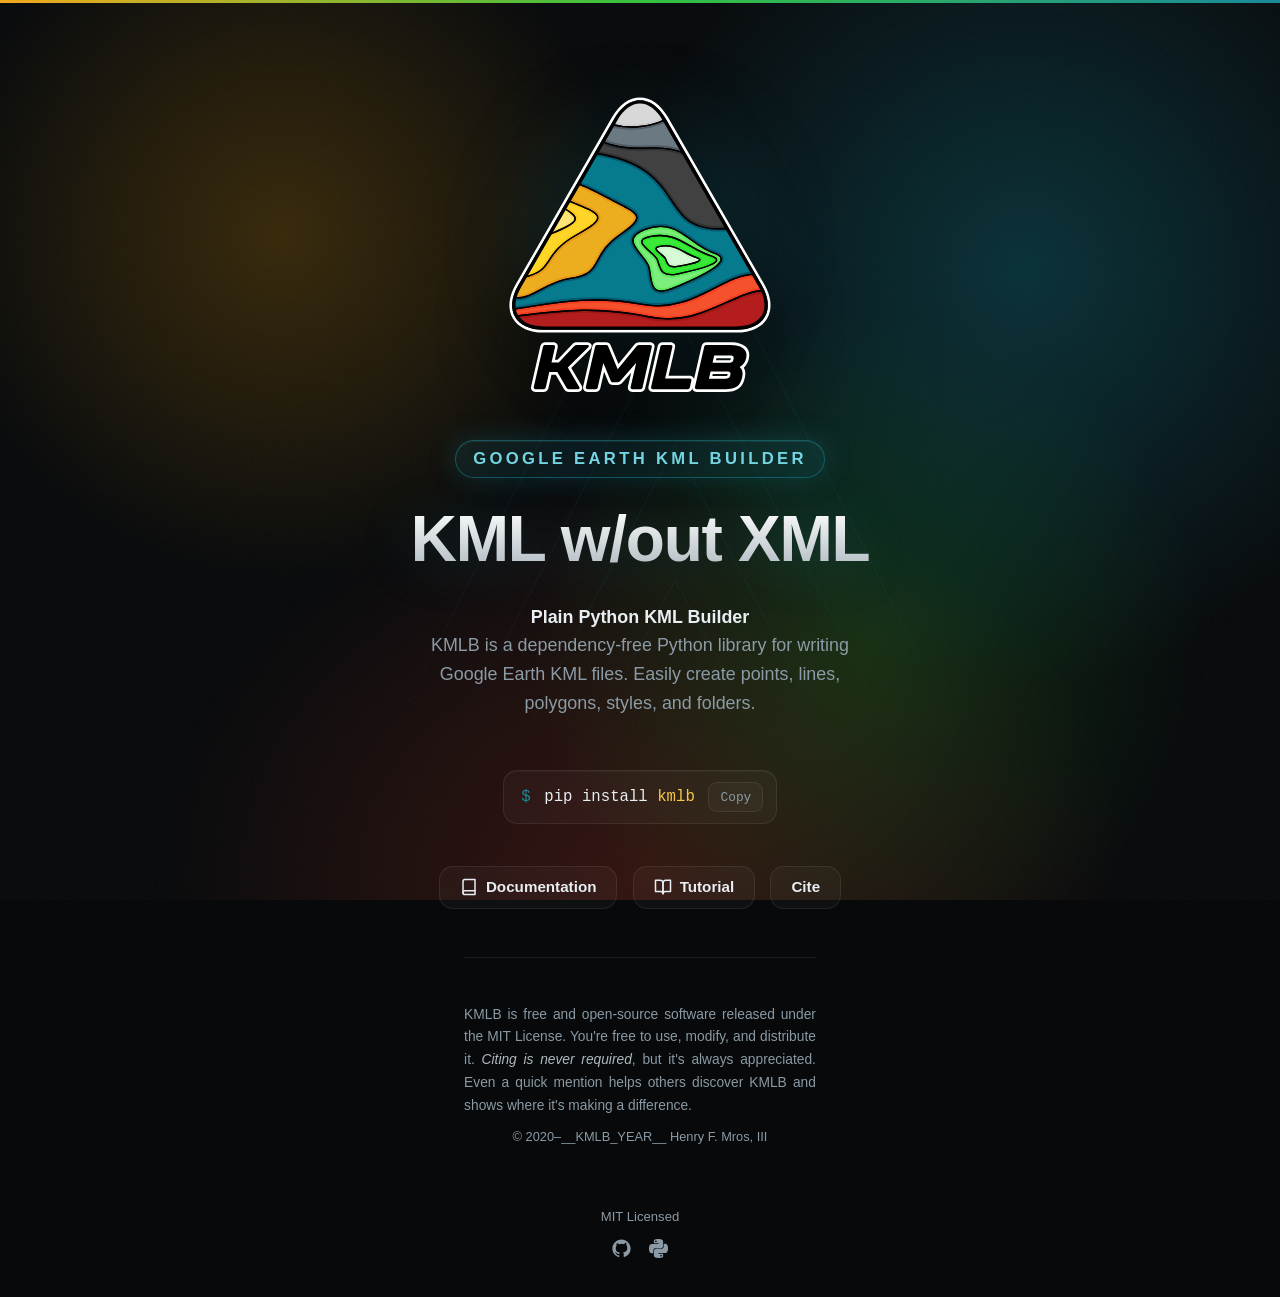
==== commit 77e8c2c8: "v 0.3.0" ====
--- a/kmlb-docs/index.html
+++ b/kmlb-docs/index.html
@@ -3,7 +3,7 @@
 <head>
 <meta charset="UTF-8" />
 <meta name="viewport" content="width=device-width, initial-scale=1.0" />
-<title>KMLB &middot; Python KML builder for Google Earth</title>
+<title>KMLB &middot; Python KML builder</title>
 <meta name="description" content="Build Google Earth KML files in plain Python. KMLB is a dependency-free library for points, lines, polygons, styles, folders." />
 <link rel="icon" type="image/svg+xml" href="docs/stylesheets/kmlb-mark.svg" />
 
@@ -16,8 +16,8 @@
 <!-- Open Graph (link previews) -->
 <meta property="og:type" content="website" />
 <meta property="og:site_name" content="KMLB" />
-<meta property="og:title" content="KMLB · Plain Python KML builder for Google Earth" />
-<meta property="og:description" content="Build Google Earth KML files in plain Python. A dependency-free library for points, lines, polygons, styles, and folders." />
+<meta property="og:title" content="KMLB · Plain Python KML Builder" />
+<meta property="og:description" content="A dependency-free Python library for building KML files with points, lines, 2D/3D polygons, custom styles, and folders." />
 <meta property="og:url" content="https://kmlb.dev/" />
 <meta property="og:image" content="https://kmlb.dev/docs/assets/img/social-card.jpg" />
 <meta property="og:image:width" content="1200" />
@@ -26,8 +26,8 @@
 
 <!-- Twitter / X card -->
 <meta name="twitter:card" content="summary_large_image" />
-<meta name="twitter:title" content="KMLB · Plain Python KML builder for Google Earth" />
-<meta name="twitter:description" content="Build Google Earth KML files in plain Python, with no XML." />
+<meta name="twitter:title" content="KMLB · Plain Python KML Builder" />
+<meta name="twitter:description" content="A dependency-free Python library for building KML files with points, lines, 2D/3D polygons, custom styles, and folders." />
 <meta name="twitter:image" content="https://kmlb.dev/docs/assets/img/social-card.jpg" />
 
 <!-- Structured data: search engines read this as software -->
@@ -37,7 +37,7 @@
   "@type": "SoftwareApplication",
   "name": "KMLB",
   "alternateName": "Python KML builder",
-  "description": "Build Google Earth KML files in plain Python. A dependency-free library for points, lines, polygons, styles, folders, and 3D.",
+  "description": "Build KML files in plain Python. A dependency-free Python library for building KML files with points, lines, 2D/3D polygons, custom styles, and folders.",
   "applicationCategory": "DeveloperApplication",
   "operatingSystem": "Cross-platform (Python 3.9+)",
   "programmingLanguage": "Python",
@@ -211,7 +211,7 @@
     backface-visibility: hidden;
     transform: translateZ(0);
     /* fade drives opacity (held via forwards); float drives transform. */
-    animation: fade 1s ease 0.15s forwards;
+    animation: fade 0.5s ease 0.05s forwards;
   }
   @keyframes float {
     0%, 100% { transform: translate3d(0, 0, 0); }
@@ -231,7 +231,7 @@
     border-radius: 999px;
     background: rgba(27,138,155,0.13);
     box-shadow: 0 0 28px rgba(27,138,155,0.28), inset 0 1px 0 rgba(255,255,255,0.07);
-    opacity: 0; animation: fade 0.8s ease 0.5s forwards;
+    opacity: 0; animation: fade 0.5s ease 0.12s forwards;
   }
 
   h1 {
@@ -246,7 +246,7 @@
     -webkit-background-clip: text; background-clip: text;
     -webkit-text-fill-color: transparent;
     filter: drop-shadow(0 4px 26px rgba(27,138,155,0.22));
-    opacity: 0; animation: fade 0.8s ease 0.6s forwards;
+    opacity: 0; animation: fade 0.5s ease 0.18s forwards;
   }
 
   .lede {
@@ -255,7 +255,7 @@
     color: var(--muted);
     font-size: clamp(1rem, 2.4vw, 1.12rem);
     line-height: 1.6;
-    opacity: 0; animation: fade 0.8s ease 0.75s forwards;
+    opacity: 0; animation: fade 0.5s ease 0.24s forwards;
   }
   .lede b { color: var(--text); font-weight: 600; }
 
@@ -274,7 +274,7 @@
     box-shadow: inset 0 1px 0 rgba(255,255,255,0.04);
     font-family: "IBM Plex Mono", ui-monospace, SFMono-Regular, Menlo, Consolas, monospace;
     font-size: 0.98rem;
-    opacity: 0; animation: fade 0.8s ease 0.9s forwards;
+    opacity: 0; animation: fade 0.5s ease 0.30s forwards;
   }
   .install .prompt { color: var(--teal); user-select: none; }
   .install code { color: var(--text); }
@@ -300,7 +300,7 @@
     flex-wrap: wrap;
     gap: 0.95rem;
     justify-content: center;
-    opacity: 0; animation: fade 0.8s ease 1.05s forwards;
+    opacity: 0; animation: fade 0.5s ease 0.36s forwards;
   }
   .btn {
     display: inline-flex;
@@ -331,7 +331,7 @@
     padding: 1.5rem 1.5rem 2.4rem;
     color: var(--muted);
     font-size: 0.82rem;
-    opacity: 0; animation: fade 0.8s ease 1.2s forwards;
+    opacity: 0; animation: fade 0.5s ease 0.44s forwards;
   }
   footer .dot { margin: 0 0.5rem; opacity: 0.4; }
   footer a { color: var(--muted); text-decoration: none; border-bottom: 1px solid transparent; transition: all 0.15s ease; }
@@ -378,7 +378,7 @@
     text-align: justify;
     text-wrap: pretty;
     hyphens: auto;
-    opacity: 0; animation: fade 0.8s ease 1.15s forwards;
+    opacity: 0; animation: fade 0.5s ease 0.42s forwards;
   }
   .license b { color: var(--text); font-weight: 600; }
   .license em { font-style: italic; color: #aeb9c0; }
@@ -585,7 +585,7 @@
     <section class="license">
       <p>KMLB is free and open-source software released under the
       <a href="https://github.com/HFM3/kmlb" target="_blank" rel="noopener">MIT&nbsp;License</a>.
-      You're free to use, modify, and distribute it. <em>A citation</em> is not required under the MIT license, but documented use builds trust in&nbsp;the&nbsp;tool.
+      You're free to use, modify, and distribute it. <em>Citing is never required</em>, but it's always appreciated. Even a quick mention helps others discover KMLB and shows where it's making a&nbsp;difference.
       <span class="copyright">&copy;&nbsp;2020&ndash;__KMLB_YEAR__ Henry&nbsp;F.&nbsp;Mros,&nbsp;III</span></p>
     </section>
   </main>
